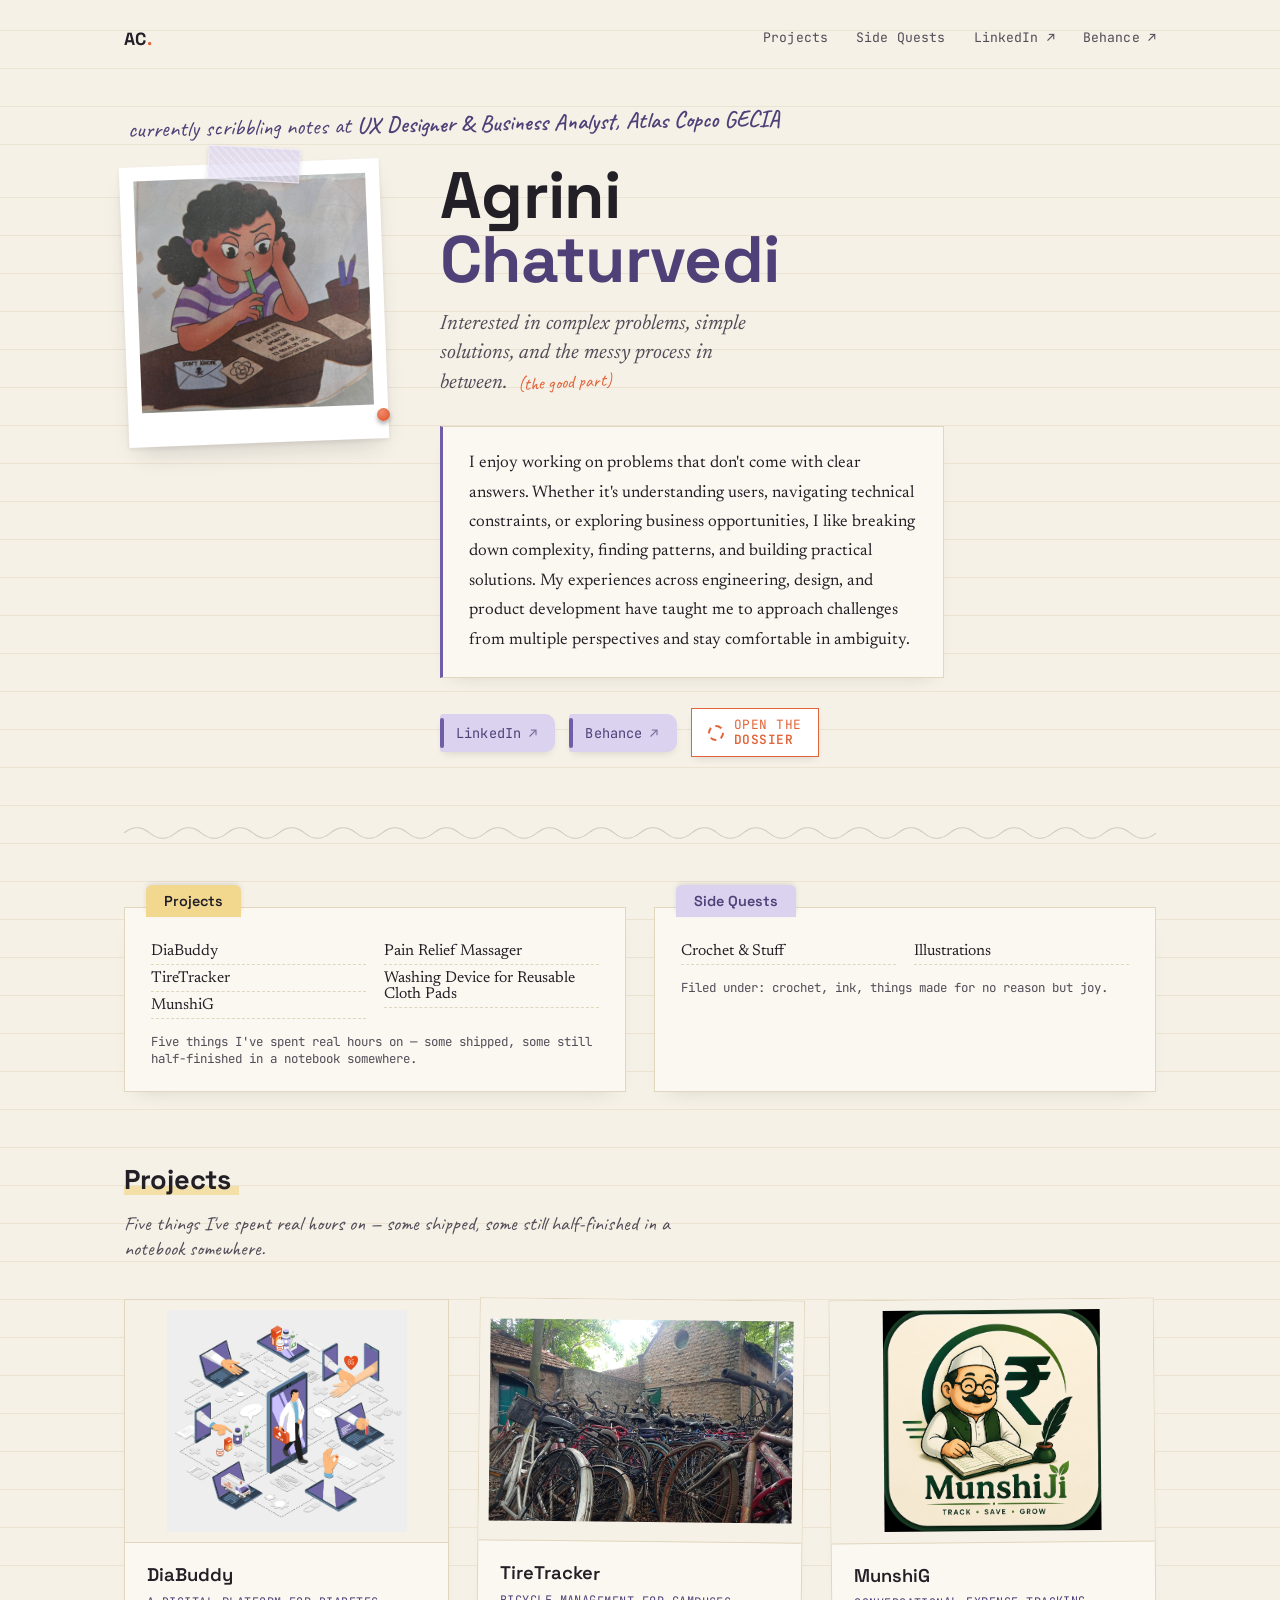
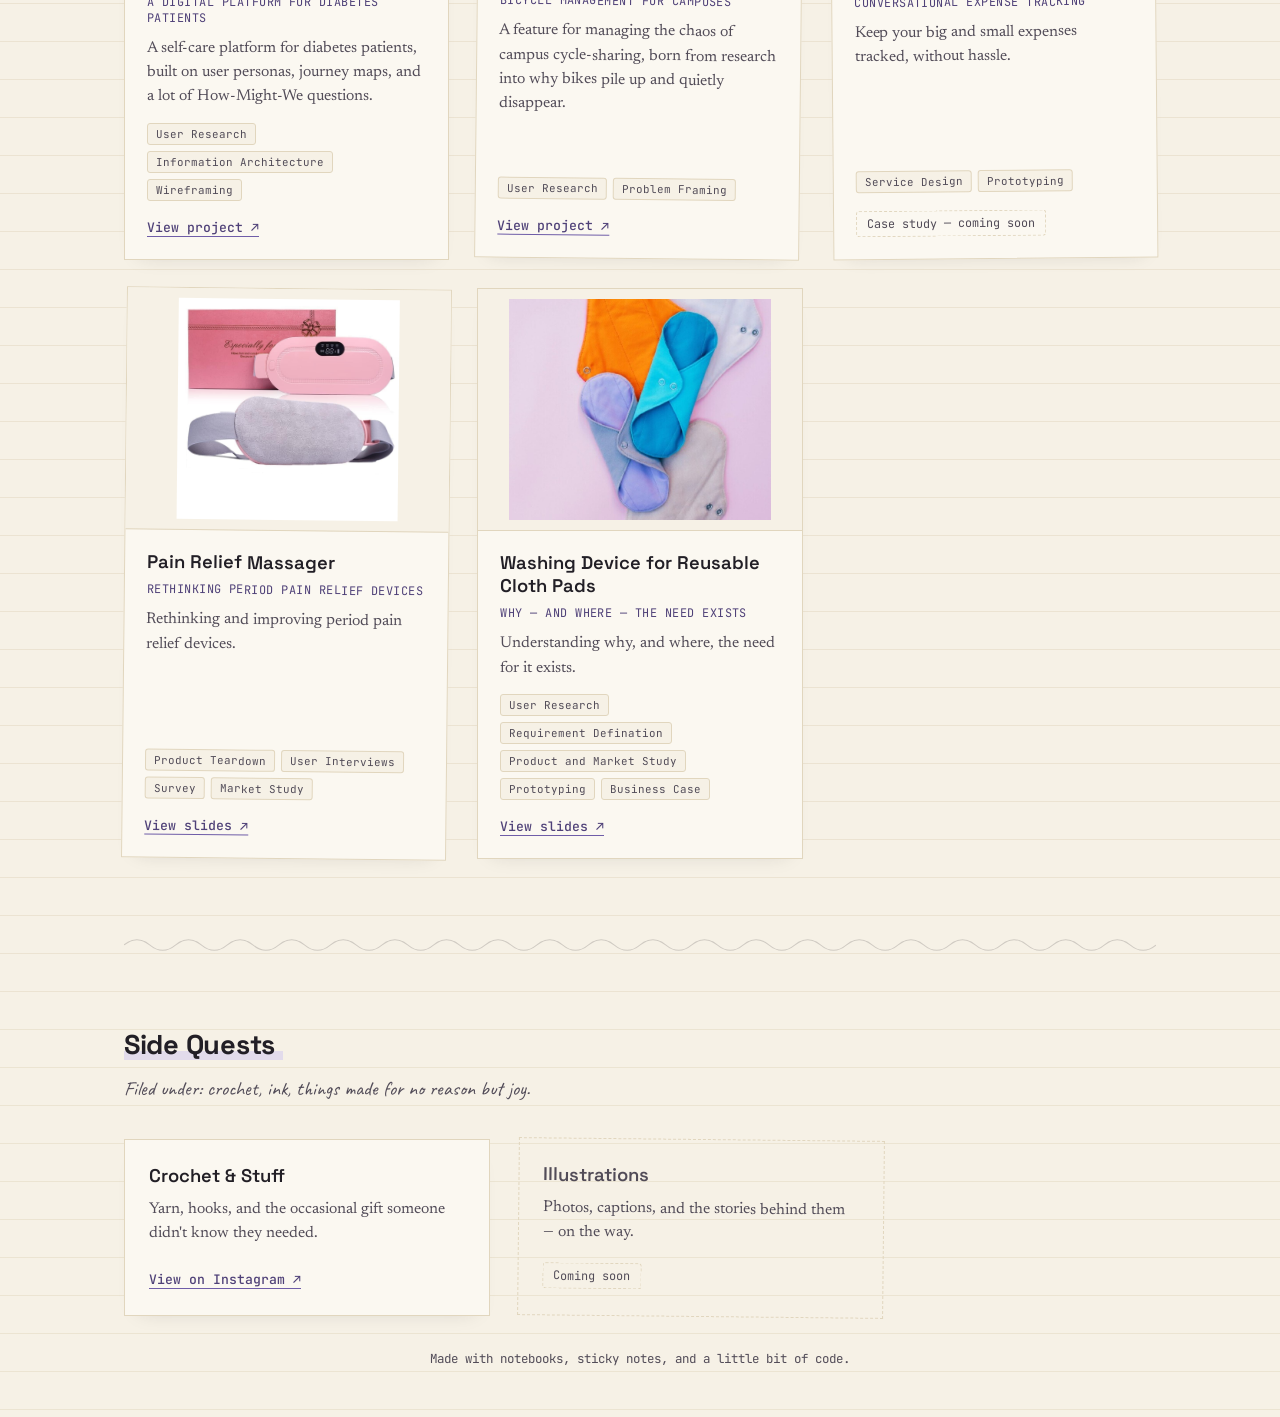
==== index.html @ f1fea914 "Initial Site" ====
<!DOCTYPE html>
<html lang="en">
<head>
<meta charset="UTF-8">
<meta name="viewport" content="width=device-width, initial-scale=1.0">
<title>Agrini Chaturvedi</title>
<meta name="description" content="Agrini Chaturvedi — UX designer and engineer working through ambiguity, one note at a time.">

<link rel="preconnect" href="https://fonts.googleapis.com">
<link rel="preconnect" href="https://fonts.gstatic.com" crossorigin>
<link href="https://fonts.googleapis.com/css2?family=Space+Grotesk:wght@400;500;600;700&family=Newsreader:ital,opsz,wght@0,72,400;0,72,500;1,72,400&family=Caveat:wght@500;600&family=JetBrains+Mono:wght@400;500&display=swap" rel="stylesheet">

<link rel="stylesheet" href="style.css">
</head>
<body>

<div class="page" id="page">

  <!-- ===== NAV ===== -->
  <header class="nav">
    <a href="#top" class="nav__mark">AC<span class="nav__mark-dot">.</span></a>
    <nav class="nav__links">
      <a href="#projects">Projects</a>
      <a href="#side-quests">Side&nbsp;Quests</a>
      <a id="nav-linkedin" href="#" target="_blank" rel="noopener">LinkedIn&nbsp;↗</a>
      <a id="nav-behance" href="#" target="_blank" rel="noopener">Behance&nbsp;↗</a>
    </nav>
  </header>

  <!-- ===== HERO ===== -->
  <main>
    <section class="hero" id="top">

      <p class="hero__eyebrow" id="eyebrow">currently scribbling notes at <span id="eyebrow-role">—</span></p>

      <div class="hero__grid">

        <div class="hero__photo-wrap">
          <div class="hero__photo-card">
            <img id="profile-photo" src="" alt="">
          </div>
          <span class="tape tape--top"></span>
          <span class="pin"></span>
        </div>

        <div class="hero__intro-col">
          <h1 class="hero__name">
            <span id="name-first">Agrini</span>
            <span id="name-last">Chaturvedi</span>
          </h1>

          <p class="hero__tagline">
            <span id="tagline"></span>
            <span class="annotation" id="annotation"></span>
          </p>

          <div class="note-card">
            <p id="intro"></p>
          </div>

          <div class="link-row">
            <a id="link-linkedin" class="tab tab--linkedin" href="#" target="_blank" rel="noopener">
              <span class="tab__label">LinkedIn</span>
            </a>
            <a id="link-behance" class="tab tab--behance" href="#" target="_blank" rel="noopener">
              <span class="tab__label">Behance</span>
            </a>
            <a id="link-cv" class="stamp" href="#" target="_blank" rel="noopener">
              <span class="stamp__perforation"></span>
              <span class="stamp__text">
                <span class="stamp__line1">Open the</span>
                <span class="stamp__line2">dossier</span>
              </span>
            </a>
          </div>
        </div>

      </div>
    </section>

    <div class="tear" aria-hidden="true">
      <svg viewBox="0 0 1200 36" preserveAspectRatio="none"><path d="M0,18 Q15,2 30,18 T60,18 T90,18 T120,18 T150,18 T180,18 T210,18 T240,18 T270,18 T300,18 T330,18 T360,18 T390,18 T420,18 T450,18 T480,18 T510,18 T540,18 T570,18 T600,18 T630,18 T660,18 T690,18 T720,18 T750,18 T780,18 T810,18 T840,18 T870,18 T900,18 T930,18 T960,18 T990,18 T1020,18 T1050,18 T1080,18 T1110,18 T1140,18 T1170,18 T1200,18" /></svg>
    </div>

    <!-- ===== FOLDER TEASERS ===== -->
    <section class="folders">

      <a href="#projects" class="folder folder--projects" id="folder-projects">
        <span class="folder__tab">Projects</span>
        <div class="folder__body">
          <ul class="folder__list" id="projects-list"></ul>
          <p class="folder__caption" id="projects-caption"></p>
        </div>
      </a>

      <a href="#side-quests" class="folder folder--quests" id="folder-quests">
        <span class="folder__tab">Side Quests</span>
        <div class="folder__body">
          <ul class="folder__list" id="quests-list"></ul>
          <p class="folder__caption" id="quests-caption"></p>
        </div>
      </a>

    </section>

    <!-- ===== PROJECTS ===== -->
    <section class="section" id="projects">
      <div class="section__head">
        <span class="section__eyebrow" id="projects-eyebrow"></span>
        <p class="section__intro" id="projects-intro"></p>
      </div>
      <div class="cards cards--projects" id="projects-cards"></div>
    </section>

    <div class="tear" aria-hidden="true">
      <svg viewBox="0 0 1200 36" preserveAspectRatio="none"><path d="M0,18 Q15,2 30,18 T60,18 T90,18 T120,18 T150,18 T180,18 T210,18 T240,18 T270,18 T300,18 T330,18 T360,18 T390,18 T420,18 T450,18 T480,18 T510,18 T540,18 T570,18 T600,18 T630,18 T660,18 T690,18 T720,18 T750,18 T780,18 T810,18 T840,18 T870,18 T900,18 T930,18 T960,18 T990,18 T1020,18 T1050,18 T1080,18 T1110,18 T1140,18 T1170,18 T1200,18" /></svg>
    </div>

    <!-- ===== SIDE QUESTS ===== -->
    <section class="section" id="side-quests">
      <div class="section__head">
        <span class="section__eyebrow" id="quests-eyebrow"></span>
        <p class="section__intro" id="quests-intro"></p>
      </div>
      <div class="cards cards--quests" id="quests-cards"></div>
    </section>

  </main>

  <footer class="footer">
    <span>Made with notebooks, sticky notes, and a little bit of code.</span>
  </footer>

</div>

<script src="script.js"></script>
</body>
</html>
---- style.css ----
/* ============================================================
   TOKENS
   ============================================================ */
:root{
  --paper:        #F6F1E6;
  --paper-line:   #E1D6BE;
  --ink:          #221F26;
  --ink-soft:     #524C58;
  --violet:       #6F5DA8;
  --violet-deep:  #4F4178;
  --violet-soft:  #DAD2EE;
  --coral:        #E2643A;
  --sticky:       #F2D88F;
  --card:         #FBF8F1;
  --shadow:       rgba(34, 31, 38, 0.18);

  --display: "Space Grotesk", sans-serif;
  --body:    "Newsreader", serif;
  --hand:    "Caveat", cursive;
  --mono:    "JetBrains Mono", monospace;

  --container: 1080px;
}

*{ box-sizing: border-box; }
html{ scroll-behavior: smooth; }

body{
  margin: 0;
  background: var(--paper);
  color: var(--ink);
  font-family: var(--body);
  -webkit-font-smoothing: antialiased;
}

/* faint ruled-paper texture across the whole page */
.page{
  background-image: repeating-linear-gradient(
    to bottom,
    transparent 0,
    transparent 37px,
    var(--paper-line) 38px
  );
  background-position: 0 160px;
}

a{ color: inherit; text-decoration: none; }

:focus-visible{
  outline: 2px solid var(--violet-deep);
  outline-offset: 3px;
  border-radius: 4px;
}

@media (prefers-reduced-motion: reduce){
  *{ animation: none !important; transition: none !important; }
  html{ scroll-behavior: auto; }
}

/* ============================================================
   NAV
   ============================================================ */
.nav{
  max-width: var(--container);
  margin: 0 auto;
  padding: 28px 24px 0;
  display: flex;
  align-items: center;
  justify-content: space-between;
}

.nav__mark{
  font-family: var(--display);
  font-weight: 700;
  font-size: 1.1rem;
  letter-spacing: 0.02em;
}
.nav__mark-dot{ color: var(--coral); }

.nav__links{
  display: flex;
  gap: clamp(14px, 3vw, 28px);
  font-family: var(--mono);
  font-size: 0.82rem;
  letter-spacing: 0.01em;
}
.nav__links a{
  position: relative;
  padding-bottom: 3px;
  color: var(--ink-soft);
}
.nav__links a:hover{ color: var(--violet-deep); }
.nav__links a::after{
  content: "";
  position: absolute;
  left: 0; right: 0; bottom: -2px;
  height: 1px;
  background: var(--violet);
  transform: scaleX(0);
  transition: transform 0.2s ease;
}
.nav__links a:hover::after{ transform: scaleX(1); }

/* ============================================================
   HERO
   ============================================================ */
.hero{
  max-width: var(--container);
  margin: 0 auto;
  padding: 56px 24px 0;
}

.hero__eyebrow{
  font-family: var(--hand);
  font-size: 1.45rem;
  color: var(--violet-deep);
  margin: 0 0 28px 4px;
  transform: rotate(-1deg);
}
.hero__eyebrow span{ font-weight: 600; }

.hero__grid{
  display: grid;
  grid-template-columns: 260px 1fr;
  gap: 56px;
  align-items: start;
}

/* ---- photo, taped to the page ---- */
.hero__photo-wrap{
  position: relative;
  width: 100%;
  max-width: 260px;
}

.hero__photo-card{
  background: #fff;
  padding: 14px 14px 34px;
  box-shadow: 0 14px 26px -10px var(--shadow), 0 2px 4px rgba(34,31,38,0.08);
  transform: rotate(-2.2deg);
  position: relative;
}

.hero__photo-card img{
  display: block;
  width: 100%;
  aspect-ratio: 1 / 1;
  object-fit: cover;
  filter: saturate(1.02);
}

.tape{
  position: absolute;
  width: 92px;
  height: 34px;
  background: linear-gradient(
    to bottom,
    rgba(218,210,238,0.75),
    rgba(218,210,238,0.55)
  );
  border: 1px solid rgba(255,255,255,0.4);
  top: -16px;
  left: 50%;
  transform: translateX(-50%) rotate(3deg);
  box-shadow: 0 2px 5px rgba(34,31,38,0.12);
}
.tape::before{
  content: "";
  position: absolute;
  inset: 0;
  background: repeating-linear-gradient(
    45deg,
    rgba(255,255,255,0.25) 0,
    rgba(255,255,255,0.25) 2px,
    transparent 2px,
    transparent 6px
  );
}

.pin{
  position: absolute;
  width: 13px; height: 13px;
  border-radius: 50%;
  background: radial-gradient(circle at 35% 30%, #f08a6c, var(--coral) 70%);
  box-shadow: 0 3px 4px rgba(34,31,38,0.35);
  right: -6px;
  bottom: 22px;
}

/* ---- intro column ---- */
.hero__name{
  font-family: var(--display);
  font-weight: 700;
  line-height: 0.98;
  margin: 0 0 18px;
  font-size: clamp(2.6rem, 5.4vw, 4.1rem);
  letter-spacing: -0.01em;
}
.hero__name span{ display: block; }
.hero__name span:last-child{ color: var(--violet-deep); }

.hero__tagline{
  font-family: var(--body);
  font-style: italic;
  font-size: 1.3rem;
  line-height: 1.42;
  color: var(--ink-soft);
  max-width: 30ch;
  margin: 0 0 28px;
  position: relative;
}

.annotation{
  display: inline-block;
  font-family: var(--hand);
  font-style: normal;
  font-size: 1.15rem;
  color: var(--coral);
  margin-left: 6px;
  transform: rotate(-3deg);
}

.note-card{
  background: var(--card);
  border: 1px solid var(--paper-line);
  border-left: 3px solid var(--violet);
  padding: 22px 26px;
  max-width: 56ch;
  box-shadow: 0 8px 18px -12px var(--shadow);
  margin-bottom: 30px;
}
.note-card p{
  margin: 0;
  font-size: 1.05rem;
  line-height: 1.75;
  color: var(--ink);
}

/* ---- links ---- */
.link-row{
  display: flex;
  flex-wrap: wrap;
  gap: 14px;
  align-items: center;
}

.tab{
  font-family: var(--mono);
  font-size: 0.85rem;
  letter-spacing: 0.01em;
  background: var(--violet-soft);
  color: var(--violet-deep);
  padding: 10px 18px 10px 16px;
  border-radius: 3px 10px 10px 3px;
  position: relative;
  display: inline-flex;
  align-items: center;
  transition: transform 0.15s ease, box-shadow 0.15s ease;
  box-shadow: 0 4px 8px -4px var(--shadow);
}
.tab::before{
  content: "";
  position: absolute;
  left: 0; top: 4px; bottom: 4px;
  width: 4px;
  background: var(--violet);
  border-radius: 2px;
}
.tab:hover{
  transform: translateY(-2px);
  box-shadow: 0 8px 14px -6px var(--shadow);
}
.tab__label::after{ content: "\00a0↗"; opacity: 0.7; }

.stamp{
  font-family: var(--mono);
  display: inline-flex;
  align-items: center;
  gap: 10px;
  background: #fff;
  border: 1.5px solid var(--coral);
  padding: 9px 16px;
  position: relative;
  box-shadow: 0 4px 8px -4px var(--shadow);
  transition: transform 0.15s ease, box-shadow 0.15s ease;
}
.stamp:hover{
  transform: translateY(-2px) rotate(-1deg);
  box-shadow: 0 8px 14px -6px var(--shadow);
}
.stamp__perforation{
  width: 16px; height: 16px;
  border-radius: 50%;
  border: 2px dashed var(--coral);
  flex-shrink: 0;
}
.stamp__text{
  display: flex;
  flex-direction: column;
  line-height: 1.15;
  font-size: 0.8rem;
  color: var(--coral);
  text-transform: uppercase;
  letter-spacing: 0.04em;
}
.stamp__line2{ font-weight: 600; }

/* ============================================================
   TORN DIVIDER
   ============================================================ */
.tear{
  max-width: var(--container);
  margin: 64px auto 0;
  padding: 0 24px;
  color: var(--paper-line);
}
.tear svg{
  width: 100%;
  height: 24px;
  display: block;
}
.tear path{
  fill: none;
  stroke: var(--ink);
  stroke-opacity: 0.18;
  stroke-width: 1.5;
}

/* ============================================================
   FOLDER TEASERS
   ============================================================ */
.folders{
  max-width: var(--container);
  margin: 0 auto;
  padding: 40px 24px 0;
  display: grid;
  grid-template-columns: 1fr 1fr;
  gap: 36px 28px;
}

.folder{
  position: relative;
  display: block;
  margin-top: 22px;
}

.folder__tab{
  position: absolute;
  top: -22px;
  left: 22px;
  background: var(--sticky);
  font-family: var(--display);
  font-weight: 600;
  font-size: 0.9rem;
  padding: 7px 18px;
  border-radius: 6px 6px 0 0;
  box-shadow: 0 -2px 6px -2px var(--shadow);
}

.folder--quests .folder__tab{ background: var(--violet-soft); color: var(--violet-deep); }

.folder__body{
  background: var(--card);
  border: 1px solid var(--paper-line);
  padding: 30px 26px 24px;
  height: 100%;
  transition: transform 0.18s ease, box-shadow 0.18s ease;
  box-shadow: 0 10px 20px -14px var(--shadow);
}
.folder:hover .folder__body{
  transform: translateY(-3px);
  box-shadow: 0 16px 26px -16px var(--shadow);
}

.folder__list{
  list-style: none;
  margin: 0 0 14px;
  padding: 0;
  columns: 2;
  column-gap: 18px;
}
.folder__list li{
  font-family: var(--body);
  font-size: 0.98rem;
  padding: 5px 0;
  border-bottom: 1px dashed var(--paper-line);
  color: var(--ink);
}

.folder__caption{
  font-family: var(--mono);
  font-size: 0.78rem;
  color: var(--ink-soft);
  margin: 0;
}

/* ============================================================
   SECTIONS (Projects / Side Quests)
   ============================================================ */
.section{
  max-width: var(--container);
  margin: 0 auto;
  padding: 70px 24px 10px;
  scroll-margin-top: 24px;
}

.section__head{
  margin-bottom: 38px;
  max-width: 62ch;
}

.section__eyebrow{
  display: inline-block;
  font-family: var(--display);
  font-weight: 700;
  font-size: 1.7rem;
  letter-spacing: -0.01em;
  margin-bottom: 8px;
  position: relative;
}
.section__eyebrow::after{
  content: "";
  position: absolute;
  left: 0; right: -8px; bottom: 2px;
  height: 9px;
  background: var(--sticky);
  z-index: -1;
  opacity: 0.7;
}
#side-quests .section__eyebrow::after{ background: var(--violet-soft); }

.section__intro{
  font-family: var(--hand);
  font-size: 1.25rem;
  color: var(--ink-soft);
  margin: 6px 0 0;
}

/* ---- card grid ---- */
.cards{
  display: grid;
  gap: 28px;
}
.cards--projects{
  grid-template-columns: repeat(3, 1fr);
}
.cards--quests{
  grid-template-columns: repeat(2, 1fr);
  max-width: 760px;
}

.card{
  background: var(--card);
  border: 1px solid var(--paper-line);
  box-shadow: 0 10px 20px -16px var(--shadow);
  display: flex;
  flex-direction: column;
  transition: transform 0.18s ease, box-shadow 0.18s ease;
}
.card:nth-child(2n){ transform: rotate(0.6deg); }
.card:nth-child(3n){ transform: rotate(-0.5deg); }
.card:hover{
  transform: translateY(-4px) rotate(0deg);
  box-shadow: 0 18px 28px -16px var(--shadow);
}

.card__image{
  background: var(--paper);
  border-bottom: 1px solid var(--paper-line);
  aspect-ratio: 4 / 3;
  display: flex;
  align-items: center;
  justify-content: center;
  overflow: hidden;
  padding: 10px;
}
.card__image img{
  max-width: 100%;
  max-height: 100%;
  width: auto;
  height: auto;
  object-fit: contain;
}

.card__body{
  padding: 20px 22px 22px;
  display: flex;
  flex-direction: column;
  gap: 8px;
  flex: 1;
}

.card__title{
  font-family: var(--display);
  font-weight: 600;
  font-size: 1.15rem;
  margin: 0;
  color: var(--ink);
}

.card__subtitle{
  font-family: var(--mono);
  font-size: 0.74rem;
  text-transform: uppercase;
  letter-spacing: 0.04em;
  color: var(--violet-deep);
  margin: 0;
}

.card__desc{
  font-family: var(--body);
  font-size: 0.98rem;
  line-height: 1.55;
  color: var(--ink-soft);
  margin: 2px 0 0;
  flex: 1;
}

.card__tags{
  display: flex;
  flex-wrap: wrap;
  gap: 6px;
  margin-top: 6px;
}
.card__tag{
  font-family: var(--mono);
  font-size: 0.68rem;
  background: var(--paper);
  border: 1px solid var(--paper-line);
  color: var(--ink-soft);
  padding: 3px 8px;
  border-radius: 3px;
}

.card__link{
  margin-top: 10px;
  font-family: var(--mono);
  font-size: 0.82rem;
  color: var(--violet-deep);
  font-weight: 500;
  align-self: flex-start;
  border-bottom: 1px solid var(--violet);
}
.card__link:hover{ color: var(--coral); border-color: var(--coral); }

.card__soon{
  margin-top: 10px;
  display: inline-flex;
  align-items: center;
  gap: 6px;
  font-family: var(--mono);
  font-size: 0.74rem;
  color: var(--ink-soft);
  border: 1px dashed var(--paper-line);
  padding: 4px 10px;
  align-self: flex-start;
  border-radius: 3px;
}

.card--quest .card__body{ padding: 24px 24px 26px; }
.card--placeholder{
  background: transparent;
  border-style: dashed;
  box-shadow: none;
}
.card--placeholder .card__title{ color: var(--ink-soft); }



/* ============================================================
   FOOTER
   ============================================================ */
.footer{
  max-width: var(--container);
  margin: 0 auto;
  padding: 24px 24px 50px;
  font-family: var(--mono);
  font-size: 0.78rem;
  color: var(--ink-soft);
  text-align: center;
}

/* ============================================================
   RESPONSIVE
   ============================================================ */
@media (max-width: 900px){
  .cards--projects{ grid-template-columns: repeat(2, 1fr); }
}

@media (max-width: 760px){
  .hero__grid{
    grid-template-columns: 1fr;
    gap: 32px;
  }
  .hero__photo-wrap{
    margin: 0 auto;
    max-width: 200px;
  }
  .hero__name{ text-align: left; }
  .folders{ grid-template-columns: 1fr; }
  .folder__list{ columns: 1; }
  .nav__links{ font-size: 0.74rem; gap: 12px; flex-wrap: wrap; justify-content: flex-end; row-gap: 8px; }
  .nav{ flex-wrap: wrap; row-gap: 10px; }
  .cards--projects{ grid-template-columns: 1fr; }
  .cards--quests{ grid-template-columns: 1fr; }
  .card:nth-child(2n), .card:nth-child(3n){ transform: none; }
  .section{ padding-top: 50px; }
}

@media (max-width: 420px){
  .hero{ padding-top: 40px; }
  .hero__eyebrow{ font-size: 1.2rem; }
}
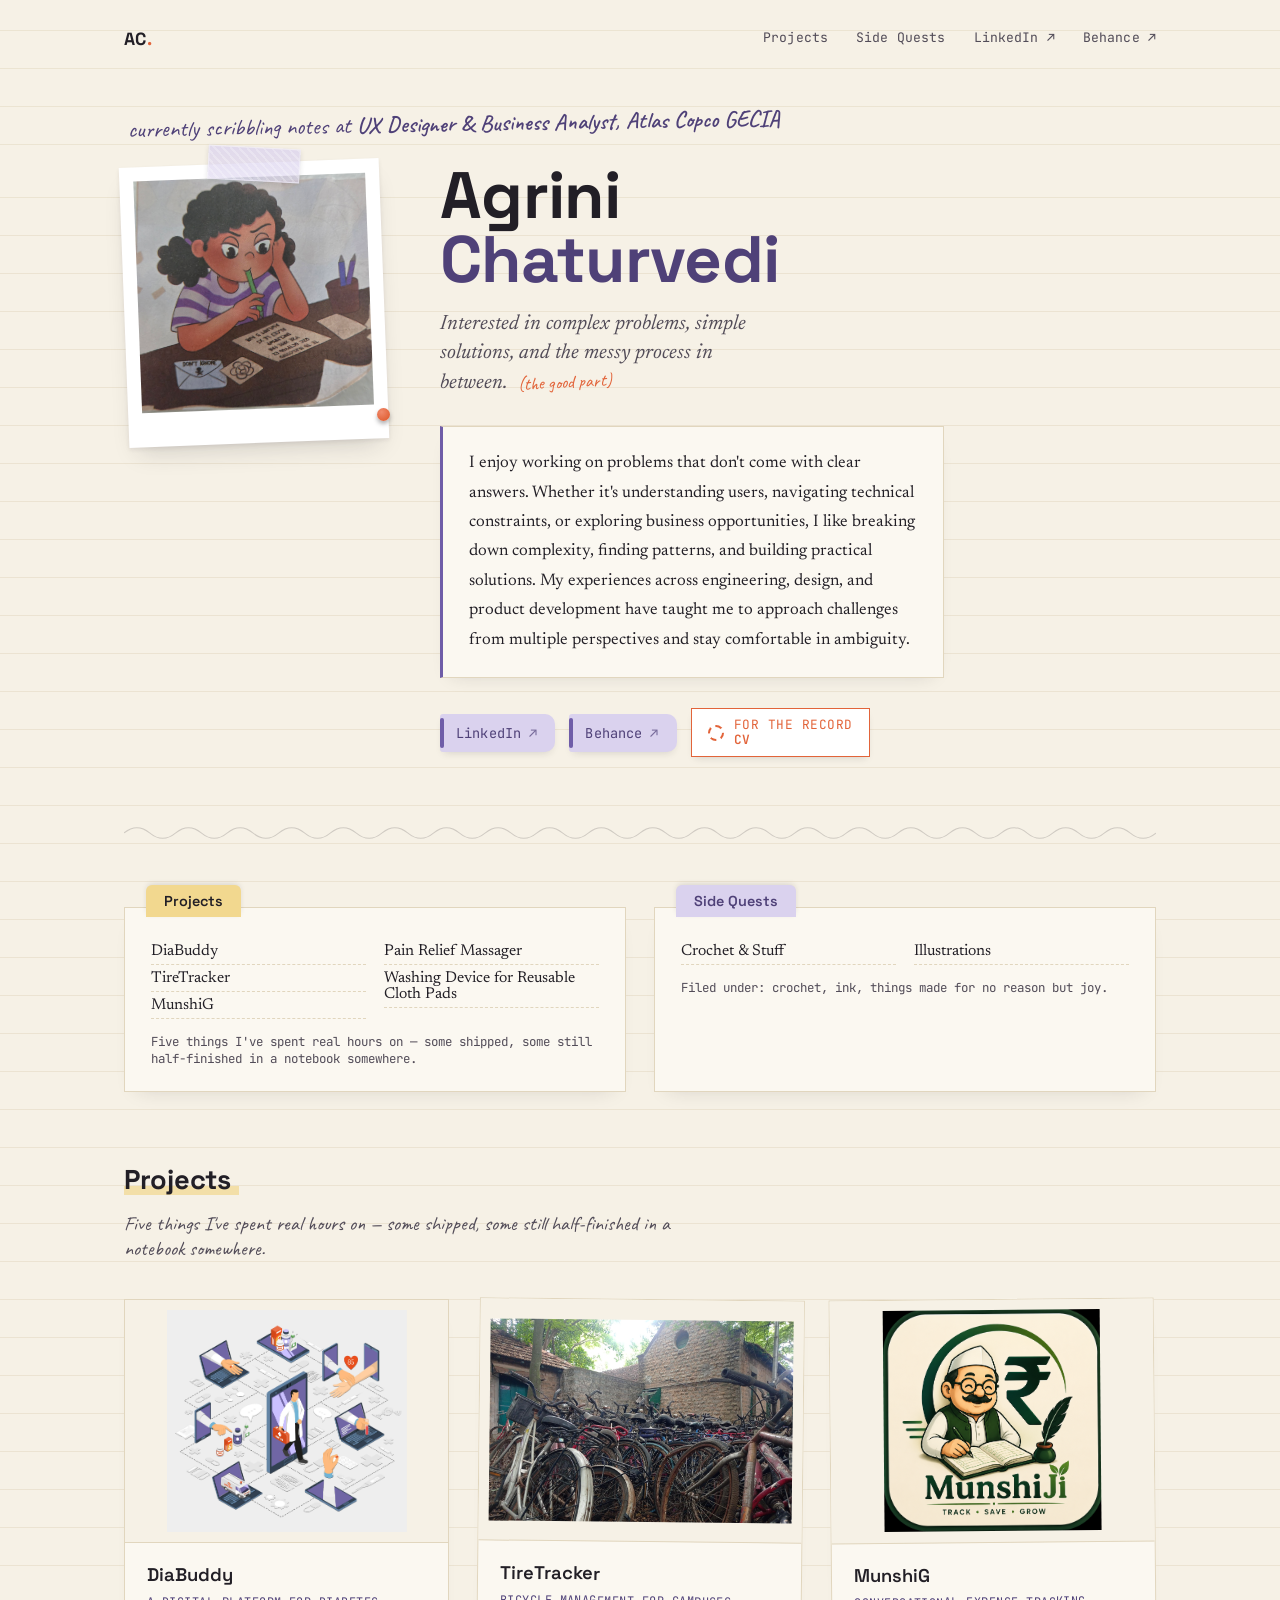
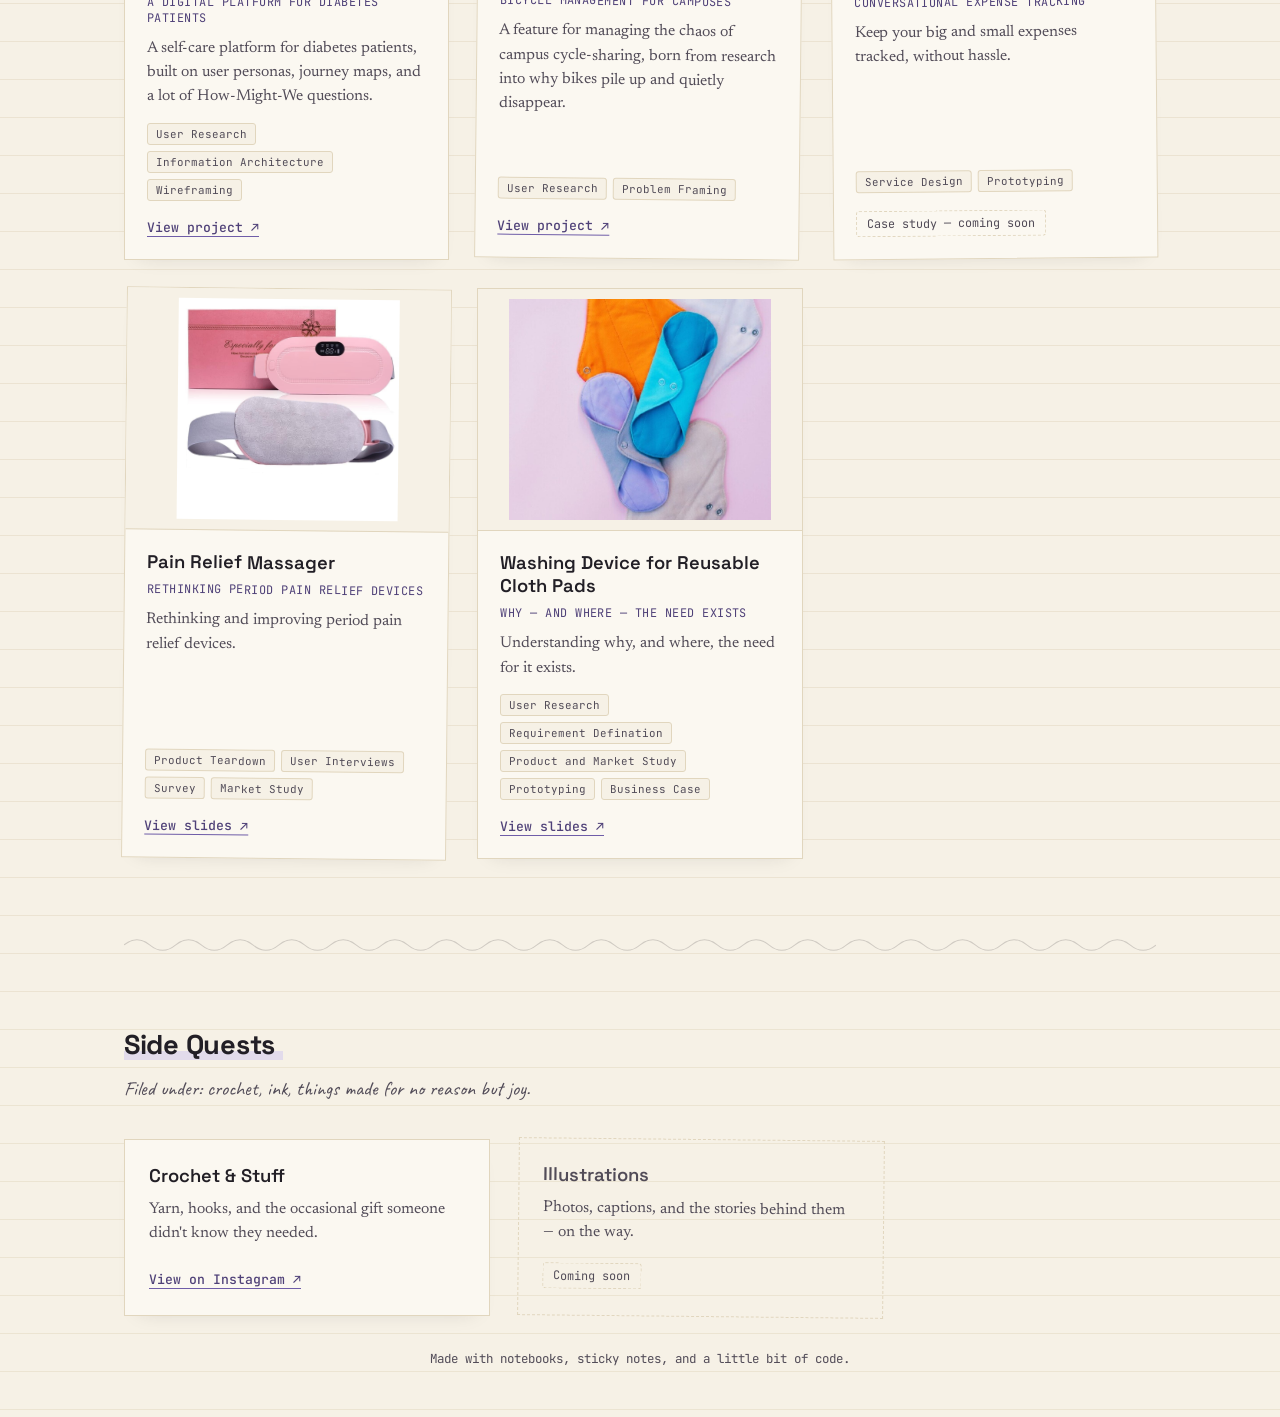
==== commit 3b7b1245: "CV Label fixing" ====
--- a/index.html
+++ b/index.html
@@ -68,8 +68,8 @@
             <a id="link-cv" class="stamp" href="#" target="_blank" rel="noopener">
               <span class="stamp__perforation"></span>
               <span class="stamp__text">
-                <span class="stamp__line1">Open the</span>
-                <span class="stamp__line2">dossier</span>
+                <span class="stamp__line1">For the record</span>
+                <span class="stamp__line2">cv</span>
               </span>
             </a>
           </div>
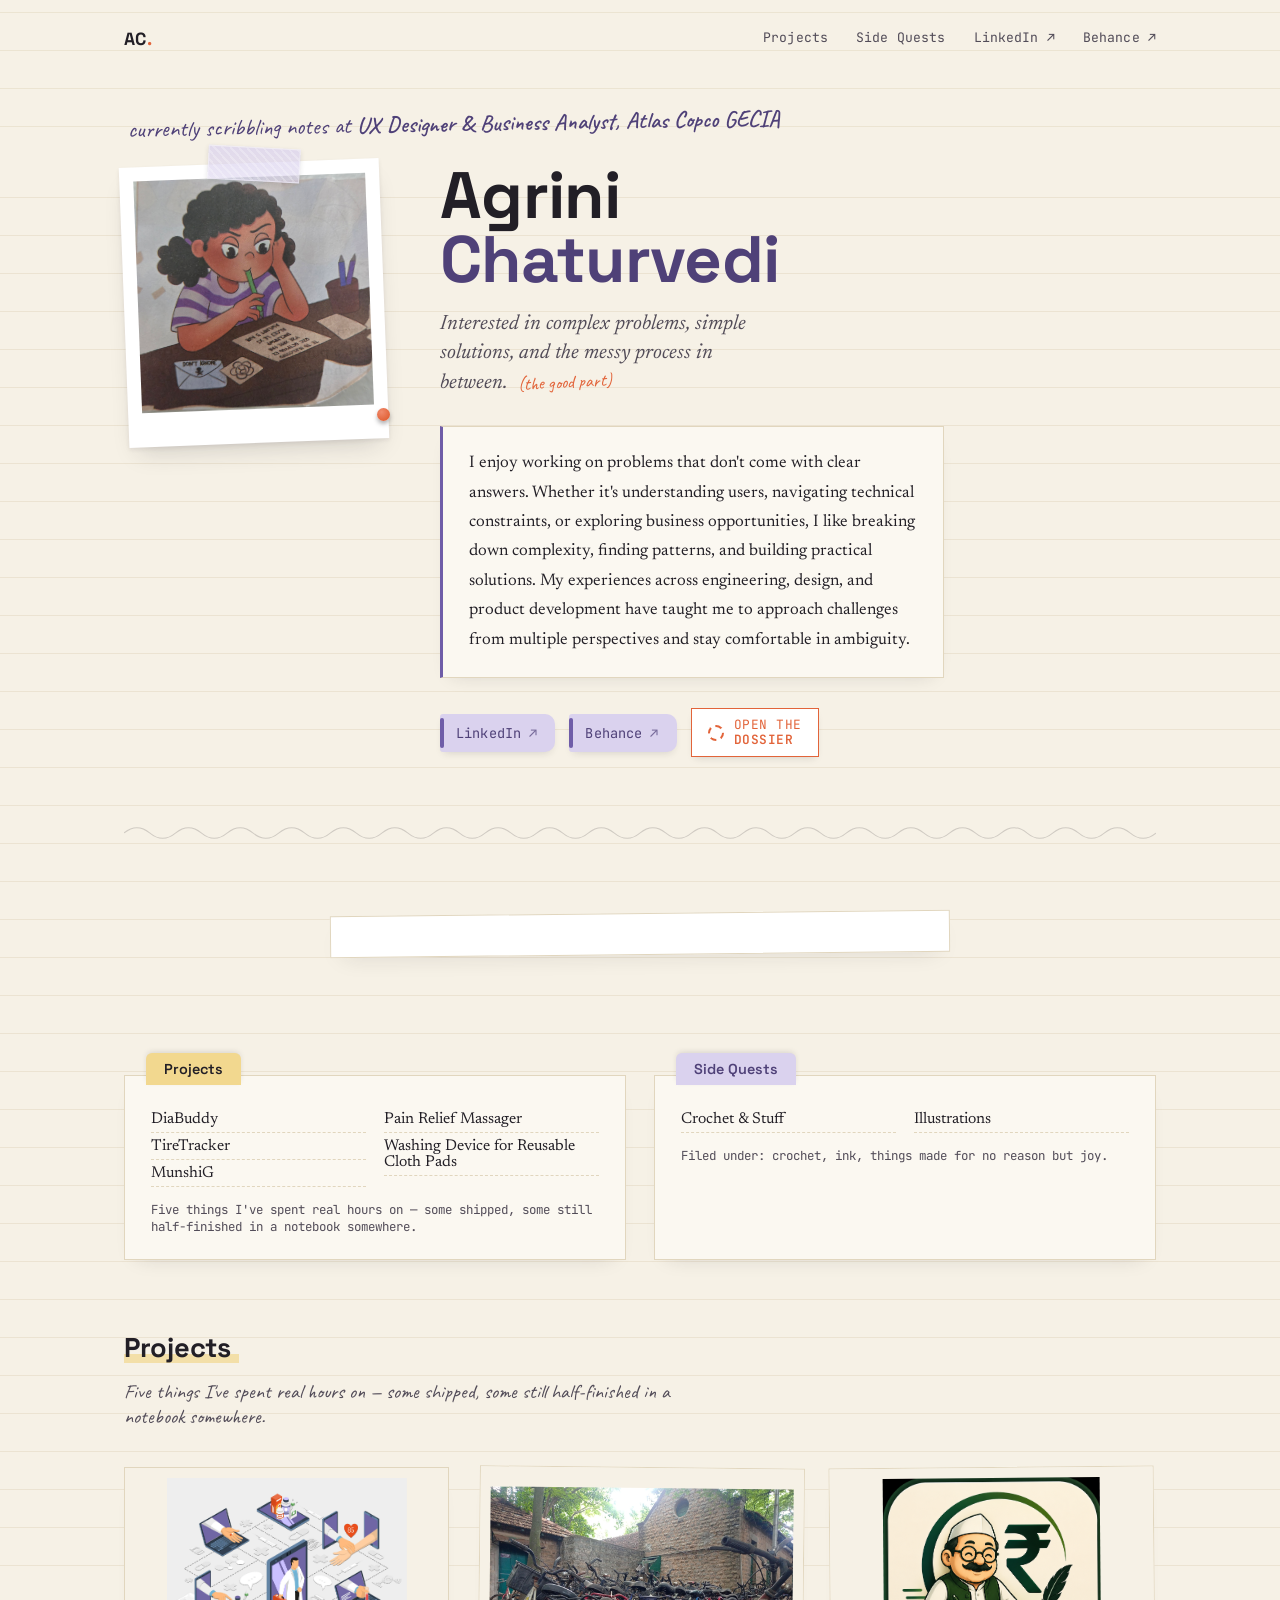
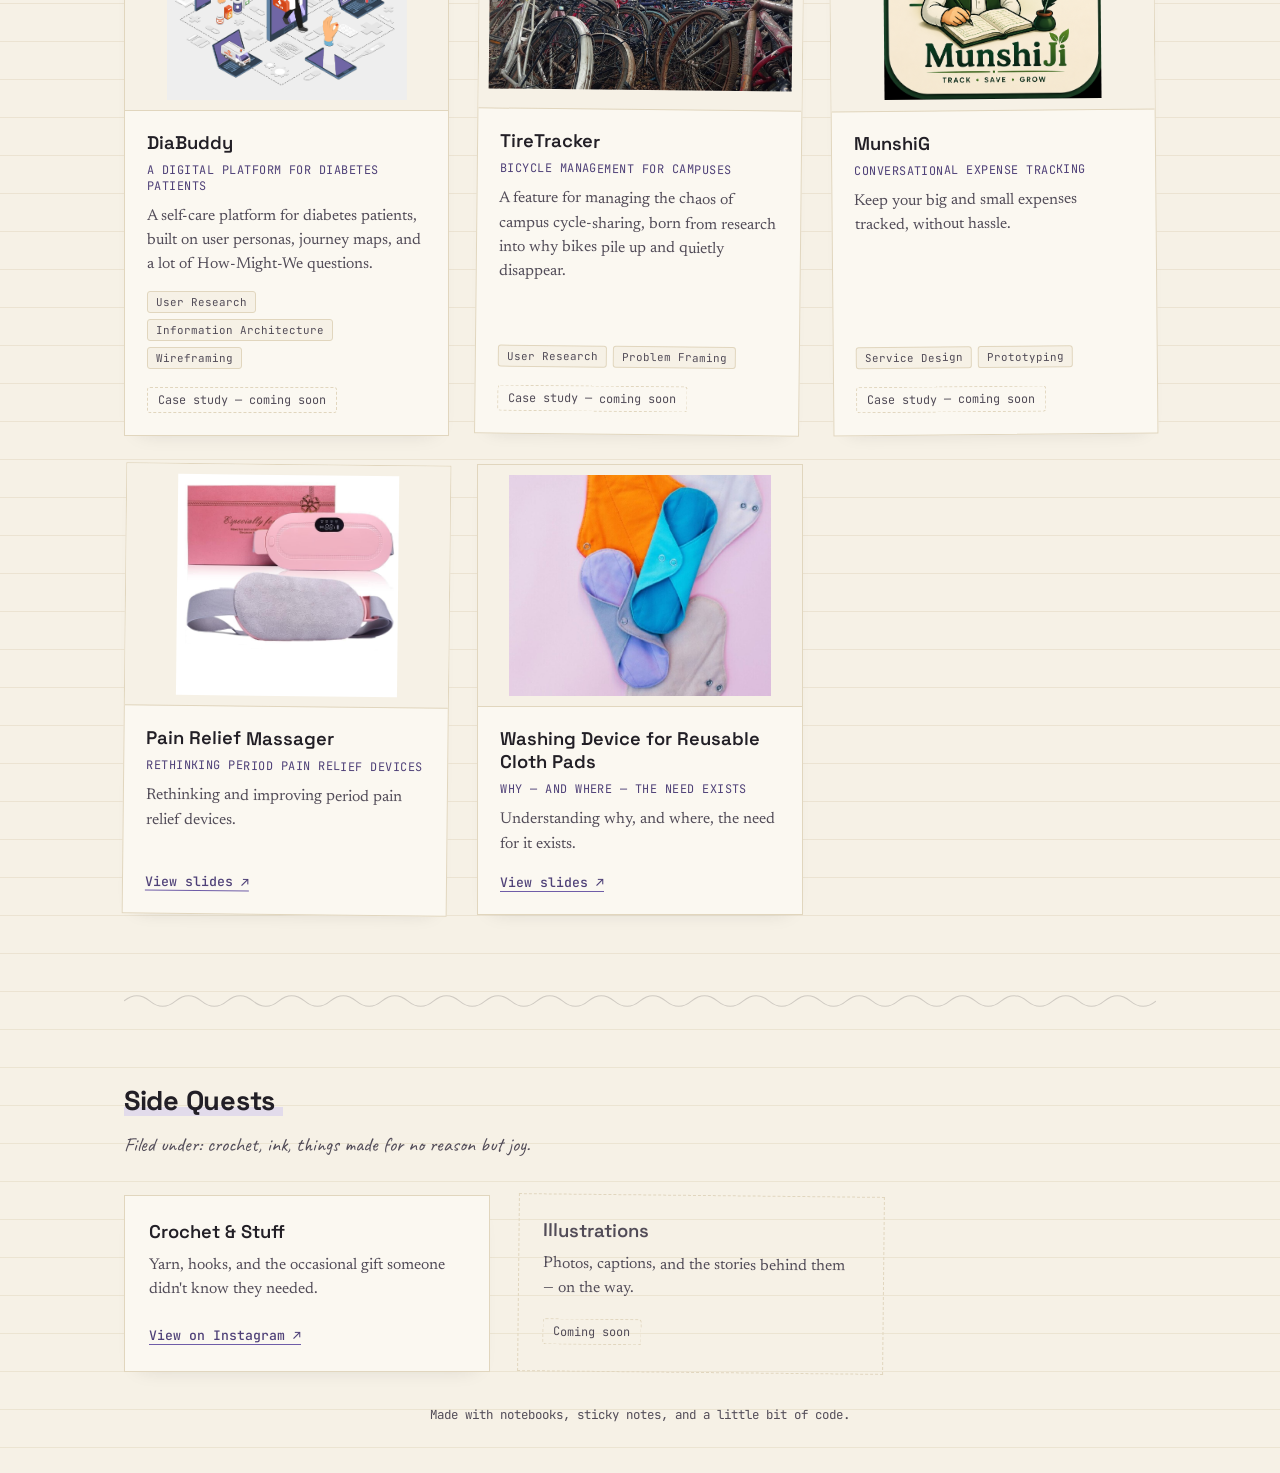
==== commit d474f9e1: "Add philosophy sketch" ====
--- a/index.html
+++ b/index.html
@@ -68,8 +68,8 @@
             <a id="link-cv" class="stamp" href="#" target="_blank" rel="noopener">
               <span class="stamp__perforation"></span>
               <span class="stamp__text">
-                <span class="stamp__line1">For the record</span>
-                <span class="stamp__line2">cv</span>
+                <span class="stamp__line1">Open the</span>
+                <span class="stamp__line2">dossier</span>
               </span>
             </a>
           </div>
@@ -81,6 +81,15 @@
     <div class="tear" aria-hidden="true">
       <svg viewBox="0 0 1200 36" preserveAspectRatio="none"><path d="M0,18 Q15,2 30,18 T60,18 T90,18 T120,18 T150,18 T180,18 T210,18 T240,18 T270,18 T300,18 T330,18 T360,18 T390,18 T420,18 T450,18 T480,18 T510,18 T540,18 T570,18 T600,18 T630,18 T660,18 T690,18 T720,18 T750,18 T780,18 T810,18 T840,18 T870,18 T900,18 T930,18 T960,18 T990,18 T1020,18 T1050,18 T1080,18 T1110,18 T1140,18 T1170,18 T1200,18" /></svg>
     </div>
+
+    <!-- ===== PHILOSOPHY ===== -->
+    <section class="philosophy-strip">
+      <span class="philosophy-strip__label" id="philosophy-label"></span>
+      <div class="philosophy-strip__image-wrap">
+        <img id="philosophy-img" src="" alt="" loading="lazy">
+      </div>
+      <p class="philosophy-strip__caption" id="philosophy-caption"></p>
+    </section>
 
     <!-- ===== FOLDER TEASERS ===== -->
     <section class="folders">
--- a/style.css
+++ b/style.css
@@ -566,6 +566,52 @@
 .card--placeholder .card__title{ color: var(--ink-soft); }
 
 
+
+/* ============================================================
+   PHILOSOPHY STRIP
+   ============================================================ */
+.philosophy-strip{
+  max-width: var(--container);
+  margin: 0 auto;
+  padding: 50px 24px 40px;
+  display: flex;
+  flex-direction: column;
+  align-items: center;
+  gap: 18px;
+  text-align: center;
+}
+
+.philosophy-strip__label{
+  font-family: var(--hand);
+  font-size: 1.1rem;
+  color: var(--violet-deep);
+  letter-spacing: 0.01em;
+  opacity: 0.8;
+}
+
+.philosophy-strip__image-wrap{
+  background: #fff;
+  border: 1px solid var(--paper-line);
+  padding: 20px 28px;
+  box-shadow: 0 10px 24px -14px var(--shadow);
+  transform: rotate(-0.6deg);
+  max-width: 620px;
+  width: 100%;
+}
+.philosophy-strip__image-wrap img{
+  display: block;
+  width: 100%;
+  height: auto;
+}
+
+.philosophy-strip__caption{
+  font-family: var(--body);
+  font-style: italic;
+  font-size: 1.05rem;
+  color: var(--ink-soft);
+  margin: 0;
+  max-width: 38ch;
+}
 
 /* ============================================================
    FOOTER
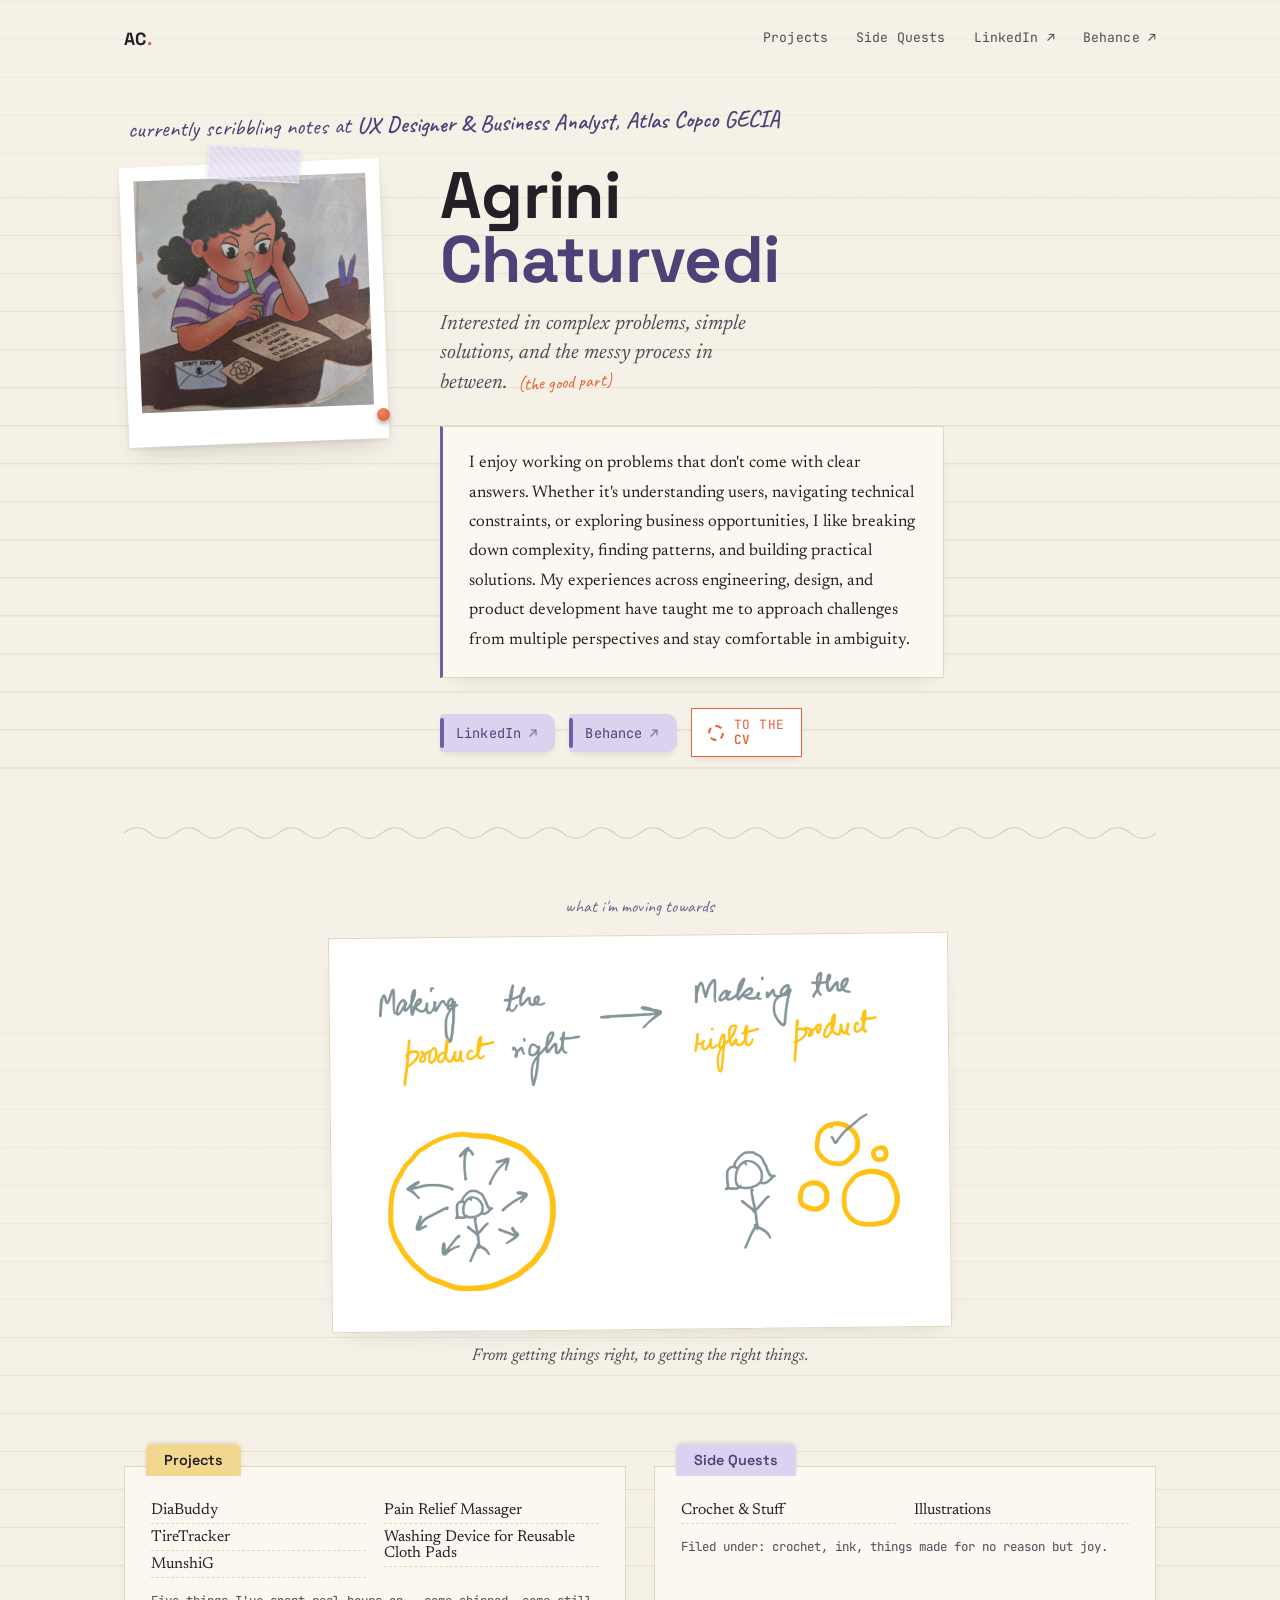
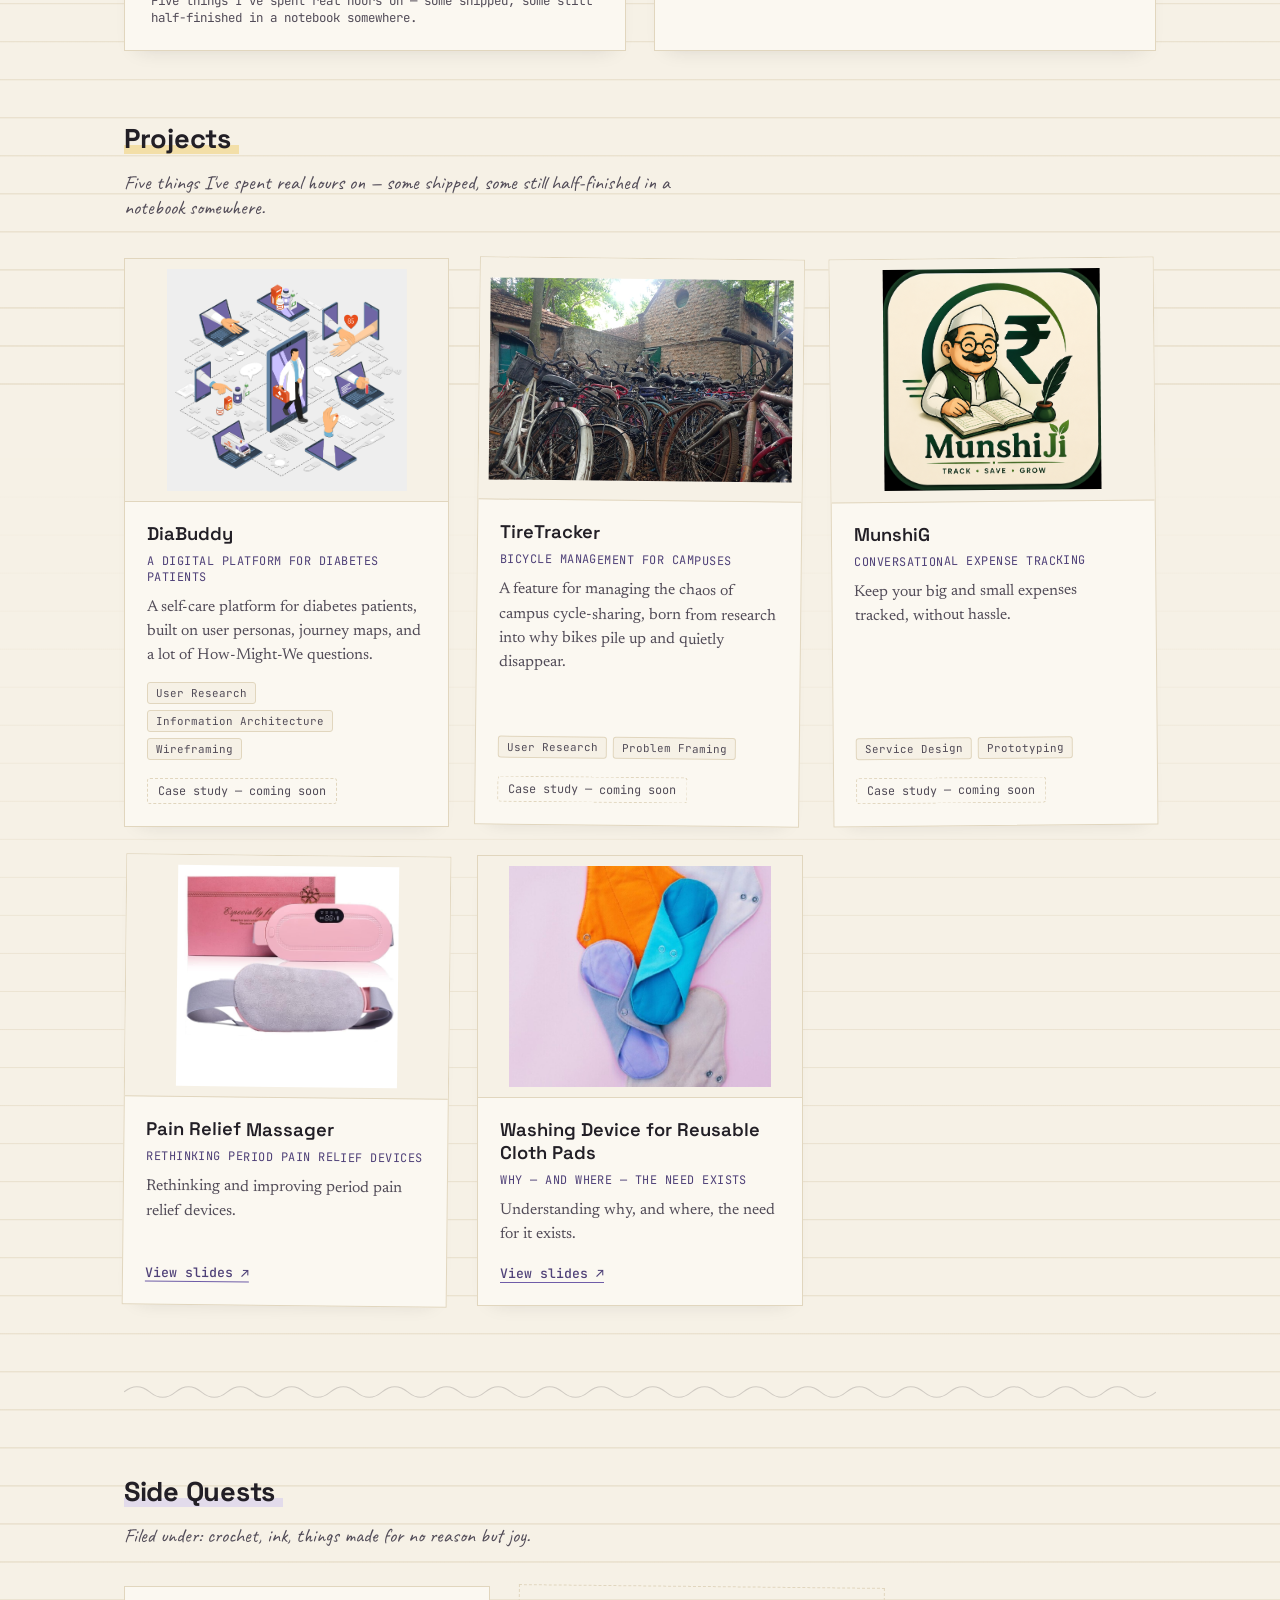
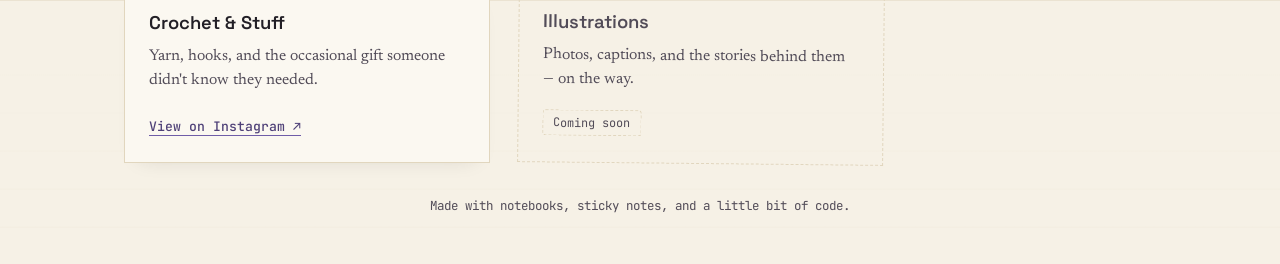
==== commit a95c1128: "Fix dossier to CV" ====
--- a/index.html
+++ b/index.html
@@ -68,8 +68,8 @@
             <a id="link-cv" class="stamp" href="#" target="_blank" rel="noopener">
               <span class="stamp__perforation"></span>
               <span class="stamp__text">
-                <span class="stamp__line1">Open the</span>
-                <span class="stamp__line2">dossier</span>
+                <span class="stamp__line1">To the</span>
+                <span class="stamp__line2">CV</span>
               </span>
             </a>
           </div>
